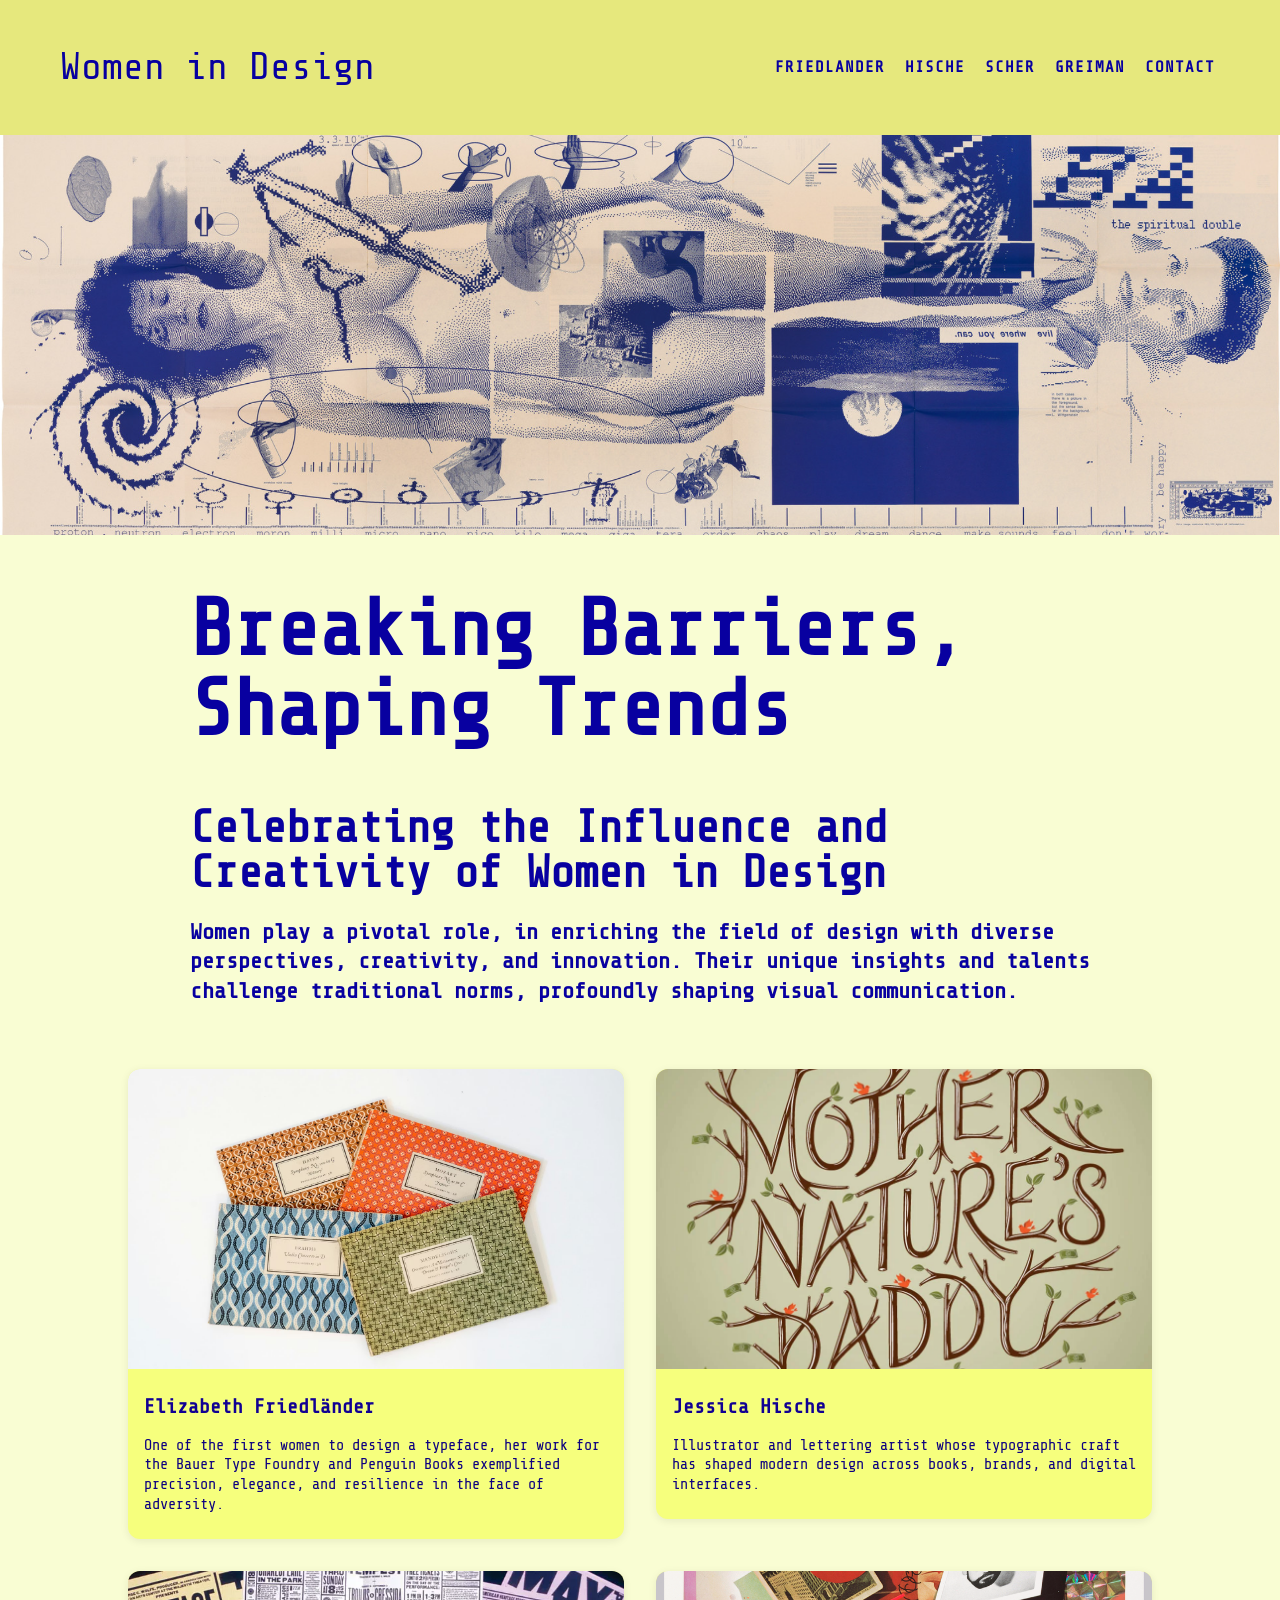
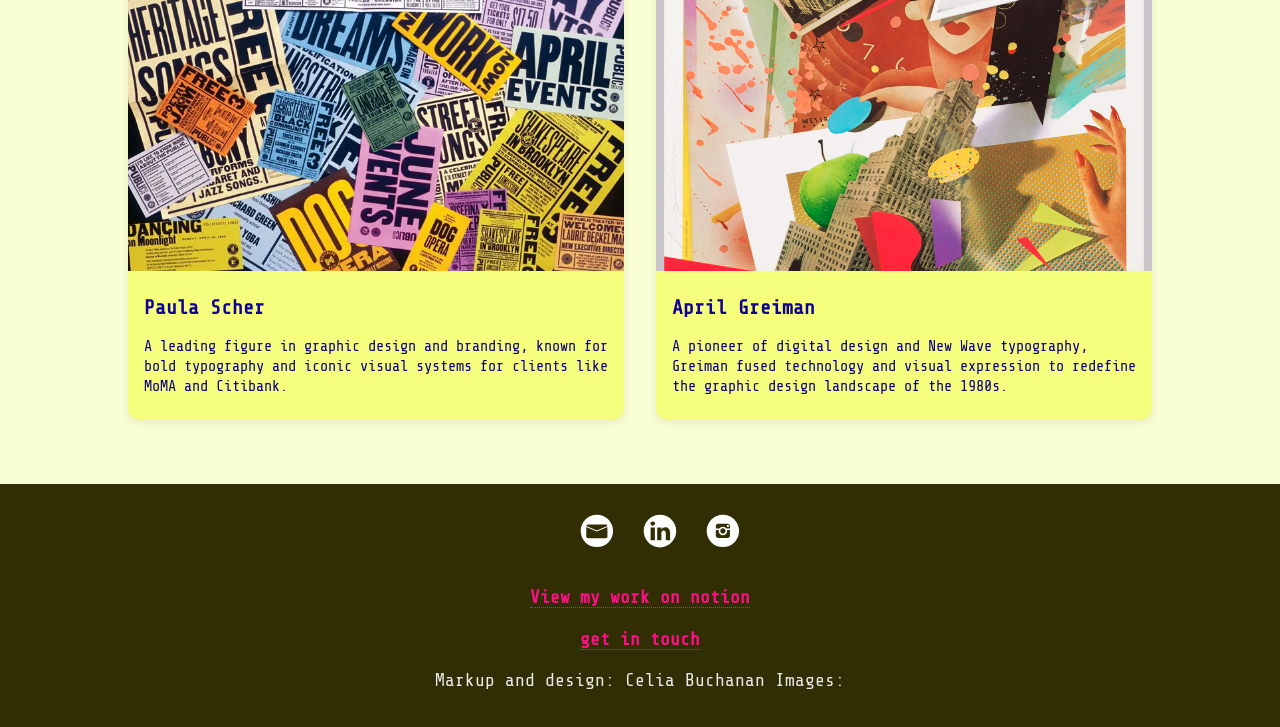
==== index.html @ 3994a1b4 "h" ====
<!DOCTYPE html>
<html lang="en-GB">
<head>
    <meta charset="utf-8">
    <meta name="author" content="Celia Buchanan">
    <title>Women in Design</title>
    <meta name="viewport" content="width=device-width, initial-scale=1">


<link rel="preconnect" href="https://fonts.googleapis.com">
<link rel="preconnect" href="https://fonts.gstatic.com" crossorigin>
<link href="https://fonts.googleapis.com/css2?family=Share+Tech+Mono&display=swap" rel="stylesheet">
   
    <link href="css/normalize.css" type="text/css" rel="stylesheet" >
    <link href="css/style.css" type="text/css" rel="stylesheet" >
    <link href="css/connections.css" type="text/css" rel="stylesheet" >
    <link href="css/grid.css" type="text/css" rel="stylesheet" >
</head>


<body class="blue">
<div class="responsivenav" >
    <div id="logo">
      
        <p class="header">Women in Design</p>
    </div>
    <nav aria-label="Primary navigation">
         <ul>
          
       
          <li><a href="friedländer.html">Friedlander</a></li>
          <li><a href="Hische.html">Hische</a></li>
          <li><a href="scher.html">Scher</a></li>
          <li><a href="aprilgreiman.html">Greiman</a></li>
          <li><a href="#contact"> Contact</a></li>
        </ul>
    </nav>
</div>




     <main id="main">
  <img src="img/aaaaa.jpg" alt="Opening image showing images of texture and abstract typography" class="topimg"/>  

  <header>
    <h1>Breaking Barriers, Shaping Trends</h1>
    <h2>Celebrating the Influence and Creativity of Women in Design</h2>
    <h3><span class="leader">Women play a pivotal role</span>, in enriching the field of design with diverse perspectives, creativity, and innovation. Their unique insights and talents challenge traditional norms, profoundly shaping visual communication.</h3>
  </header>

  <section id="designers" class="designers">

  <a href="friedländer.html" class="card-link">
    <article class="designer-card">
      <img src="img/friedlandergrid.jpg" alt="Portrait of Elizabeth Friedländer">
      <h3>Elizabeth Friedländer</h3>
      <p>One of the first women to design a typeface, her work for the Bauer Type Foundry and Penguin Books exemplified precision, elegance, and resilience in the face of adversity.</p>
    </article>
  </a>

  <a href="hische.html" class="card-link">
    <article class="designer-card">
      <img src="img/jessicagrid.jpg" alt="Portrait of Jessica Hische">
      <h3>Jessica Hische</h3>
      <p>Illustrator and lettering artist whose typographic craft has shaped modern design across books, brands, and digital interfaces.</p>
    </article>
  </a>

  <a href="scher.html" class="card-link">
    <article class="designer-card">
      <img src="img/paulagrid.jpg" alt="Portrait of Paula Scher">
      <h3>Paula Scher</h3>
      <p>A leading figure in graphic design and branding, known for bold typography and iconic visual systems for clients like MoMA and Citibank.</p>
    </article>
  </a>

  <a href="aprilgreiman.html" class="card-link">
    <article class="designer-card">
      <img src="img/aprilgrid.jpg" alt="Portrait of April Greiman">
      <h3>April Greiman</h3>
      <p>A pioneer of digital design and New Wave typography, Greiman fused technology and visual expression to redefine the graphic design landscape of the 1980s.</p>
    </article>
  </a>

</section>
</main>



<footer id="contact">
    <ul class="connections">

          <!------------- EMAIL ------------------>

          <li><a href="mailto:buchanan-c15@ulster.ac.uk" title="send me an email">

                  <svg width="36" height="36" viewBox="0 0 36 36">

              <g></g>

                    <path  d="M17.902 1.699c-8.949 0-16.203 7.254-16.203 16.203s7.254 16.203 16.203 16.203c8.949 0 16.203-7.254 16.203-16.203 0-8.949-7.254-16.203-16.203-16.203zM9.168 11.487h17.371c0.99 0 1.794 0.699 1.878 1.588l-10.599 4.53-10.532-4.501c0.069-0.903 0.88-1.618 1.881-1.618zM28.434 23.494c0 0.961-0.848 1.739-1.895 1.739h-17.371c-1.047 0-1.895-0.778-1.895-1.739v-9.566l10.558 4.511 0.008-0.013 10.595-4.529v9.597z" fill="#fff"/>

                </svg>

                </a>

                </li>

            <!----------------------------- LINKEDIN ---------------------------->

<li><a href="#" title="Connect with me on Linkedin">

  <svg width="36" height="36" viewBox="0 0 36 36">

  <g></g>

  <path  d="M17.9,1.8c9,0,16.3,7.3,16.3,16.3s-7.3,16.3-16.3,16.3S1.7,27,1.7,18.1S9,1.8,17.9,1.8z M12.9,27.2V14.5H8.6

  v12.7H12.9z M28.1,27.2v-7.3c0-3.9-2.1-5.7-4.9-5.7c-2.2,0-3.2,1.2-3.8,2.1v-1.8h-4.2c0.1,1.2,0,12.7,0,12.7h4.2v-7.1

  c0-0.4,0-0.8,0.1-1c0.3-0.8,1-1.5,2.2-1.5c1.5,0,2.1,1.2,2.1,2.9v6.8L28.1,27.2L28.1,27.2z M10.8,8.4c-1.4,0-2.4,0.9-2.4,2.2

  c0,1.2,0.9,2.2,2.3,2.2h0c1.5,0,2.4-1,2.4-2.2C13.1,9.3,12.2,8.4,10.8,8.4L10.8,8.4z" fill="#fff"/>

</svg>

</a>

</li>

<!----------------------------- INSTAGRAM ---------------------------->

                   <li><a href="https://www.instagram.com/c56ce/" title="Visit the IxD Belfast Instagram account" >
              <svg width="36" height="36" viewBox="0 0 36 36">
              <g></g>
                 <path d="M17.903 1.699c-8.949 0-16.204 7.254-16.204 16.203s7.254 16.203 16.204 16.203c8.948 0 16.203-7.254 16.203-16.203 0-8.949-7.254-16.203-16.203-16.203zM24.957 22.747c0 1.218-0.992 2.206-2.207 2.206h-9.694c-1.221 0-2.207-0.989-2.207-2.206v-5.667h2.87c-0.059 0.267-0.081 0.535-0.081 0.819 0 2.357 1.901 4.26 4.264 4.26 2.352 0 4.263-1.903 4.263-4.26 0-0.284-0.027-0.553-0.080-0.819h2.872v5.667zM15.277 17.899c0-1.451 1.177-2.629 2.624-2.629 1.451 0 2.621 1.177 2.621 2.629 0 1.458-1.17 2.625-2.621 2.625-1.446 0-2.624-1.168-2.624-2.625zM24.957 15.437h-3.572c-0.769-1.089-2.049-1.803-3.484-1.803-1.438 0-2.707 0.713-3.487 1.803h-3.566v-2.385c0-1.22 0.986-2.2 2.207-2.2h9.693c1.216 0 2.207 0.981 2.207 2.2v2.385z" fill="#fff" />
                 <path d="M23.438 11.995h-1.185c-0.215 0-0.399 0.174-0.399 0.39v1.182c0 0.224 0.183 0.399 0.399 0.399h1.185c0.21 0 0.393-0.176 0.393-0.399v-1.182c0-0.216-0.181-0.39-0.393-0.39z" fill="#fff" />
               </svg>
               </a>
                 </li>
    </ul>




    <p><a href="https://boatneck-canary-997.notion.site/IXD-27643bc3259e8040a0bdca2dd308db0e?source=copy_link" target="_blank" title="take a look at my work.">View my work on notion</a></p>
    <p><a href="mailto:buchanan-c15@ulster.ac.uk">get in touch</a></p>
<p>Markup and design: Celia Buchanan
Images:

</p>
</footer>
    </body>
</html>
---- css/style.css ----
body {
  background: #f9fdd3;
  font-family: "Share Tech Mono", monospace;
  font-weight: 400;
  font-style: normal;
  font-size: 16px;
  line-height: 1.6;
  color: #ff0f87;
}

body { margin: 0; }
.topimg { display: block; width: 100%; height: auto; }
.responsivenav { width: 100%; }

body.blue {
  color: #0800a0;
}

body.blue a {
  color: #0800a0;
}

body.blue a:hover {
  color: #fa7ebc;
}



/* =========================
   Layout containers
   ========================= */

section,
header {
  width: 80%;
  max-width: 900px; 
  margin: auto;
  margin-bottom: 4rem; 
}
section + section {
  margin-top: 6rem;
}

/* =========================
   Typography
   ========================= */

/* Type scale (refined from existing sizes)
   Base: 1rem = 16px
   Ratio ≈ 1.25 (soft, adjusted for feel)

   p: 1.125rem
   h3: 1.406rem
   h2: 2.812rem
   h1: 5rem
*/






header,
h1,
h2,
blockquote {
  font-family: "Share Tech Mono", monospace;
  
}

h1 {
  font-size: 5rem;
  line-height: 1;
  margin-bottom: 0.7em;
  color: #ff0f87;
}

body.blue h1 {
  color: #0800a0;
}

h2 {
  font-size: 2.812rem;
  line-height: 1;
  margin-top: 0;
  margin-bottom: 0.4em;
}

h3 {
  font-size: 1.406rem;
  line-height:1.3 ;
}

p {
  font-family: "Share Tech Mono", monospace;
  font-weight: 400;
  font-style: normal;
  line-height: 1.3;
  font-size: 1.125rem;
}


#logo p {
  font-size: 2.4rem; 
  line-height: 1;
}

blockquote {
  padding: 1rem 0;
  font-size: 1.312rem;
  font-style: italic;
  hanging-punctuation: first;
  text-indent: -0.5rem;
}
blockquote p {
  font-size: 1.6rem;
  line-height: 1.4;
}
/* =========================
   Navigation
   ========================= */

.responsivenav {
  background: #e6e87d;
  padding: 10px;
  display: flex;
  justify-content: space-between;
  align-items: center;
}

#logo {
  font-size: 2rem;
  color: rgb(56, 42, 0);
  padding-left: 50px;
}

#logo p {
  font-family: "Share Tech Mono", monospace;
  color: #0800a0;
}

nav {
  display: flex;
  padding: 1.5rem 0;
}

nav ul {
  text-align: right;
  text-transform: uppercase;
  letter-spacing: 1px;
  list-style-type: none;
  padding-right: 70px;
  color: rgb(0, 0, 0);
}

nav ul li {
  display: inline;
  margin: 5px;
}

nav a {
  border-bottom: none;
}

nav a:hover {
  color: #ff0f87;
  transition: all 0.03s ease-in-out;
}

/* =========================
   Images / media
   ========================= */

.gridimage {
  display: flex;
  gap: 10px;
  justify-content: center;
}

.gridimage img {
  width: 300px;
  height: auto;
}

.wideimage img {
  width: 100%;
  height: auto;
  display: block;
}

.abcyo {
  display: flex;
  justify-content: center;
  align-items: center;
  height: 300px;
}

.abcyo img {
  width: 50%;
  height: auto;
}

.topimg {
  width: 100%;
  height: 400px;
  object-fit: cover;
  display: block;
}

/* =========================
   Links
   ========================= */

a {
  color: #ff0f87;
  text-decoration: none;
  border-bottom: 1px dotted;
  font-weight: 600;
}

a:hover {
  color: #fa7ebc;
}

/* =========================
   Footer
   ========================= */

footer {
  background: #322e04;
  color: rgb(233, 233, 233);
  text-align: center;
  font-size: 0.8rem;
  padding: 1rem 0;
}

footer a {
  color: #ff0f87; 
  padding: 0;
}
body.blue footer a {
  color: #ff0f87;
}

/* =========================
   Responsive
   ========================= */


@media (max-width: 600px) {
  header h1 {
    font-size: 4rem;
  }
}
---- css/connections.css ----
.connections{
    position: relative;
    margin: 0 auto;
  }
  .connections ul{
    margin: 0;
    padding: 0;
  }
  .connections li{
    margin: 0 10px;
    padding: 0;
    list-style: none;
    display: inline-block;  
  }
  .connections a:link{
    border-bottom: none;
  }
  .connections img,
  .connections svg{
    border: none;
  }
  .connections a:hover img,
  .connections a:hover svg{
    border-bottom: none;}
  
  .connections svg {
        margin: 1em auto;}
  
  .connections a:hover svg path {
        fill: #D8C385;
        transition: all 0.3s ease-in-out;}
  
  footer .connections a:hover svg path {
          fill:  #D8C385;
          transition: all 0.3s ease-in-out;}
---- css/grid.css ----
/* ====== DESIGNER GRID ====== */
    .designers {
      display: grid;
      grid-template-columns: repeat(auto-fit, minmax(400px, 1fr));
      gap: 2rem;
      max-width: 1100px;
      margin: 0 auto 4rem;
      padding: 0 1rem;
    }

      .designers a {
      border-bottom: none;
    }

    .designer-card {
      background-color: #f6ff7d;
      border-radius: 12px;
      box-shadow: 0 2px 8px rgba(0, 0, 0, 0.08);
      overflow: hidden;
      transition: transform 0.8s ease, box-shadow 0.8s ease;
    }

    .designer-card:hover {
      background-color: rgb(218, 231, 77);
      transform: translateY(-5px);
      box-shadow: 0 4px 12px rgba(0, 0, 0, 0.12);
    }

    .designer-card img {
      height: 300px;
      object-fit: cover;
      width: 100%;
    }

    .designer-card h3 {
      font-size: 1.25rem;
      margin: 1rem;
      color: #110093;
    }

    .designer-card p {
      margin: 0 1rem 1.5rem;
      color: #0d0080;
      font-size: 0.95rem;
      font-family: "Share Tech Mono", monospace;
    }

    /* ====== RESPONSIVE ====== */
    @media (max-width: 600px) {
      .hero-content h2 {
        font-size: 1.75rem;
      }
      .intro h2 {
        font-size: 1.5rem;
      }
    }
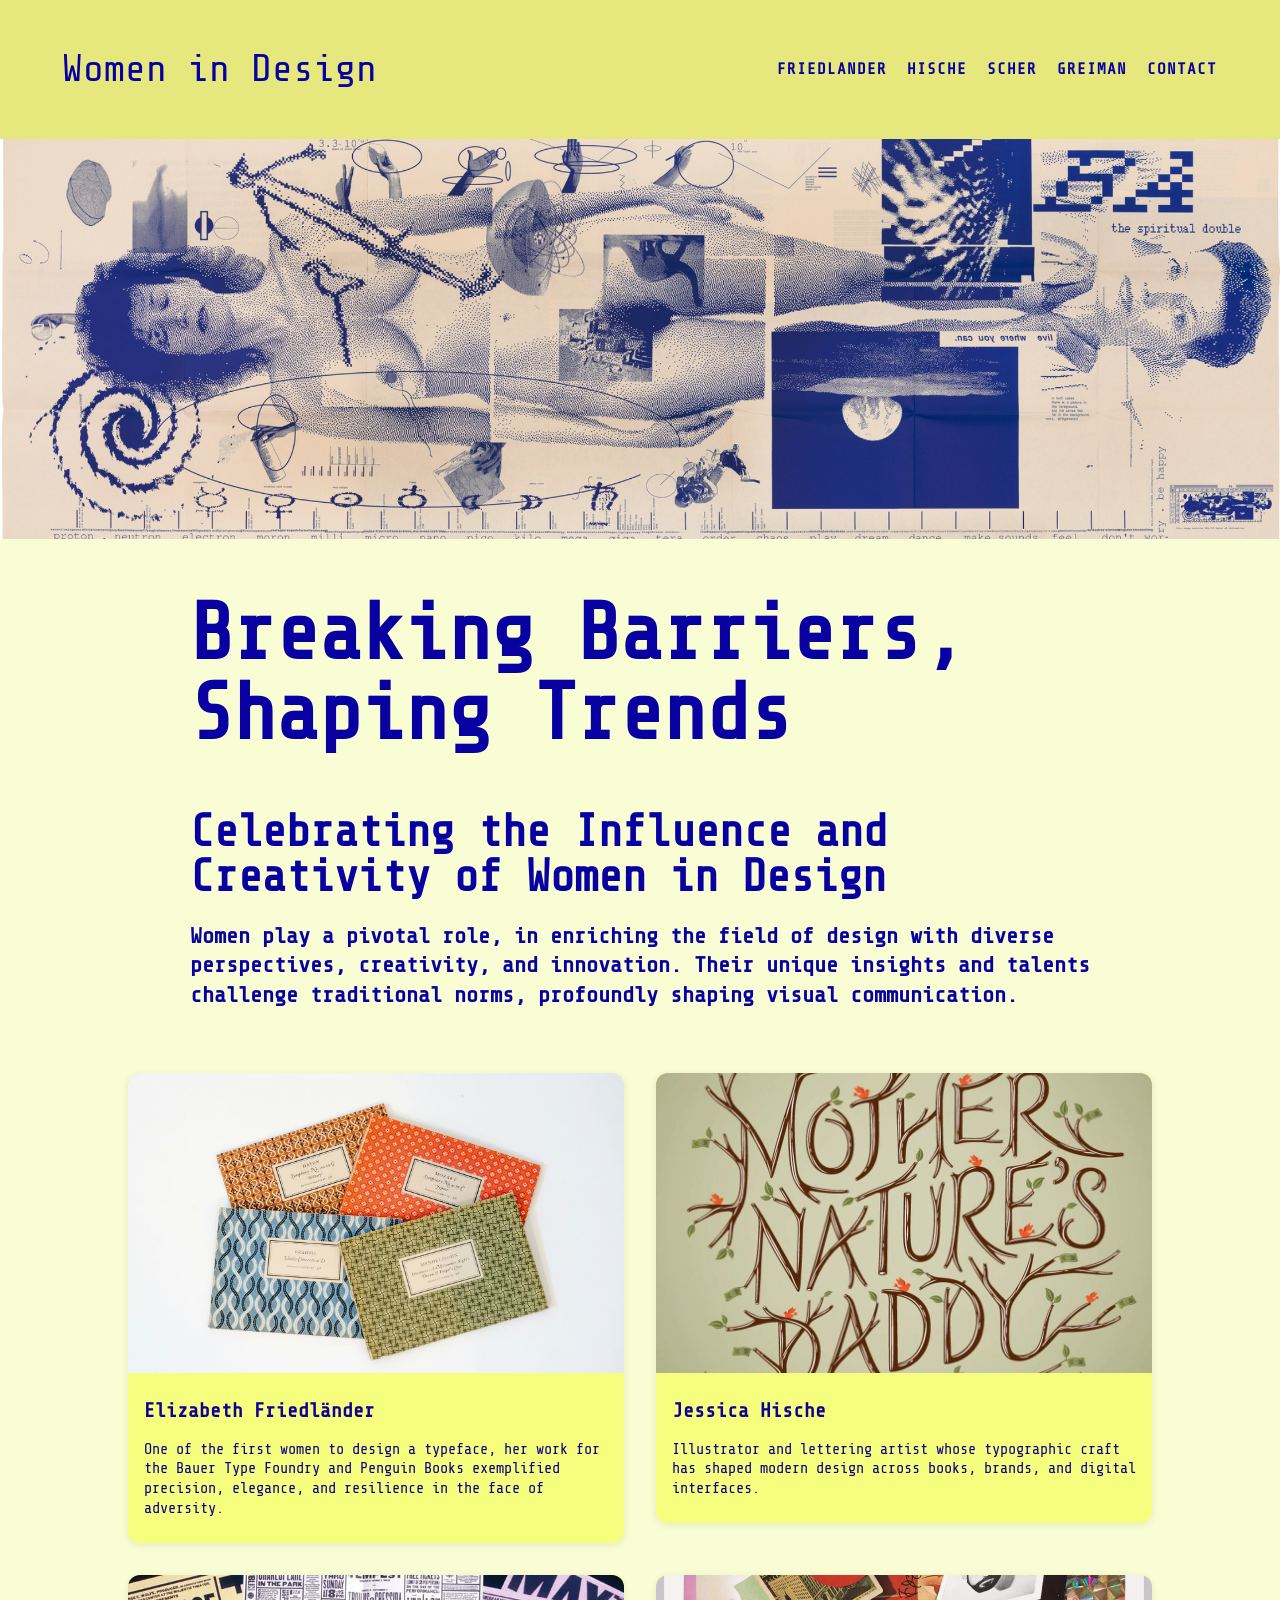
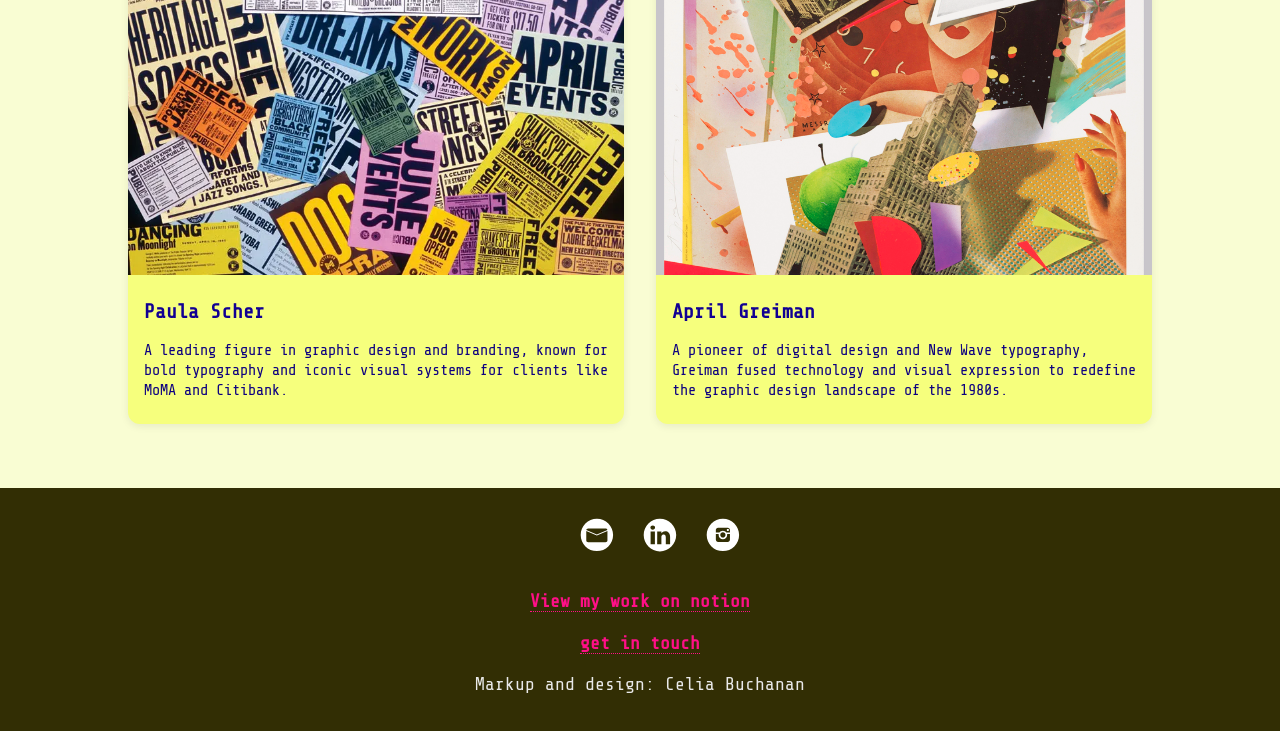
==== commit f9094ee0: "FINAL ONE" ====
--- a/index.html
+++ b/index.html
@@ -28,7 +28,7 @@
          <ul>
           
        
-          <li><a href="friedländer.html">Friedlander</a></li>
+          <li><a href="Friedländer.html">Friedlander</a></li>
           <li><a href="Hische.html">Hische</a></li>
           <li><a href="scher.html">Scher</a></li>
           <li><a href="aprilgreiman.html">Greiman</a></li>
@@ -41,7 +41,7 @@
 
 
      <main id="main">
-  <img src="img/aaaaa.jpg" alt="Opening image showing images of texture and abstract typography" class="topimg"/>  
+  <img src="images/aaaaa.jpg" alt="Opening image showing images of texture and abstract typography" class="topimg"/>  
 
   <header>
     <h1>Breaking Barriers, Shaping Trends</h1>
@@ -53,7 +53,7 @@
 
   <a href="friedländer.html" class="card-link">
     <article class="designer-card">
-      <img src="img/friedlandergrid.jpg" alt="Portrait of Elizabeth Friedländer">
+      <img src="images/friedlandergrid.jpg" alt="Portrait of Elizabeth Friedländer">
       <h3>Elizabeth Friedländer</h3>
       <p>One of the first women to design a typeface, her work for the Bauer Type Foundry and Penguin Books exemplified precision, elegance, and resilience in the face of adversity.</p>
     </article>
@@ -61,7 +61,7 @@
 
   <a href="hische.html" class="card-link">
     <article class="designer-card">
-      <img src="img/jessicagrid.jpg" alt="Portrait of Jessica Hische">
+      <img src="images/jessicagrid.jpg" alt="Portrait of Jessica Hische">
       <h3>Jessica Hische</h3>
       <p>Illustrator and lettering artist whose typographic craft has shaped modern design across books, brands, and digital interfaces.</p>
     </article>
@@ -69,7 +69,7 @@
 
   <a href="scher.html" class="card-link">
     <article class="designer-card">
-      <img src="img/paulagrid.jpg" alt="Portrait of Paula Scher">
+      <img src="images/paulagrid.jpg" alt="Portrait of Paula Scher">
       <h3>Paula Scher</h3>
       <p>A leading figure in graphic design and branding, known for bold typography and iconic visual systems for clients like MoMA and Citibank.</p>
     </article>
@@ -77,7 +77,7 @@
 
   <a href="aprilgreiman.html" class="card-link">
     <article class="designer-card">
-      <img src="img/aprilgrid.jpg" alt="Portrait of April Greiman">
+      <img src="images/aprilgrid.jpg" alt="Portrait of April Greiman">
       <h3>April Greiman</h3>
       <p>A pioneer of digital design and New Wave typography, Greiman fused technology and visual expression to redefine the graphic design landscape of the 1980s.</p>
     </article>
@@ -147,7 +147,7 @@
     <p><a href="https://boatneck-canary-997.notion.site/IXD-27643bc3259e8040a0bdca2dd308db0e?source=copy_link" target="_blank" title="take a look at my work.">View my work on notion</a></p>
     <p><a href="mailto:buchanan-c15@ulster.ac.uk">get in touch</a></p>
 <p>Markup and design: Celia Buchanan
-Images:
+
 
 </p>
 </footer>
--- a/css/style.css
+++ b/css/style.css
@@ -46,9 +46,7 @@
    Typography
    ========================= */
 
-/* Type scale (refined from existing sizes)
-   Base: 1rem = 16px
-   Ratio ≈ 1.25 (soft, adjusted for feel)
+/* 
 
    p: 1.125rem
    h3: 1.406rem
@@ -107,16 +105,29 @@
 }
 
 blockquote {
-  padding: 1rem 0;
-  font-size: 1.312rem;
-  font-style: italic;
-  hanging-punctuation: first;
-  text-indent: -0.5rem;
-}
+  margin: 0;              /* stops default browser margins */
+  padding: 0;             /* remove extra width-feel padding */
+}
+
 blockquote p {
   font-size: 1.6rem;
   line-height: 1.4;
-}
+  margin: 0;              /* stops the quote pushing wider */
+  max-width: 65ch;  
+   margin-left: auto;
+  margin-right: auto;
+}
+
+blockquote strong {
+  display: block;
+  margin-top: 0.6rem;
+  font-style: normal;
+  margin-bottom: 3rem;
+}      /* THIS is what constrains it */
+
+
+
+
 /* =========================
    Navigation
    ========================= */
@@ -247,11 +258,120 @@
    Responsive
    ========================= */
 
+  
+  .responsivenav {
+    padding: 12px 12px;
+  }
+
+ /* ===MOBILE FIXES ====== */ 
 
 @media (max-width: 600px) {
-  header h1 {
-    font-size: 4rem;
-  }
-}
-
-
+
+  
+  header,
+  section {
+    width: 92%;
+    max-width: none;
+    margin-bottom: 2.5rem;
+  }
+
+ 
+  .responsivenav {
+    flex-direction: column;
+    align-items: flex-start;
+    gap: 0.5rem;
+  }
+
+  #logo {
+    padding-left: 0;
+  }
+
+  #logo p {
+    font-size: 1.6rem;
+    line-height: 1;
+    margin: 0;
+  }
+
+  nav {
+    width: 100%;
+    padding: 0;
+  }
+
+  nav ul {
+    padding-right: 0;
+    margin: 0;
+    text-align: left;
+    letter-spacing: 0.5px;
+  }
+
+  nav ul li {
+    display: block;
+    margin: 0.35rem 0;
+  }
+
+  h1 {
+    font-size: 3rem;
+    line-height: 1.05;
+    margin-bottom: 0.5em;
+  }
+
+  h2 {
+    font-size: 1.8rem;
+    line-height: 1.15;
+    margin-bottom: 0.6em;
+  }
+
+  h3 {
+    font-size: 1.25rem;
+    line-height: 1.25;
+  }
+
+  p {
+    font-size: 1rem;
+    line-height: 1.6;
+    margin-bottom: 1em;
+  }
+
+  blockquote {
+    font-size: 1.15rem;
+    line-height: 1.5;
+    padding: 0.75rem 0;
+  }
+
+  blockquote p {
+    font-size: inherit;
+    line-height: inherit;
+    margin: 0;
+  }
+
+  .topimg {
+    height: 220px;
+  }
+
+  .wideimage img {
+    width: 100%;
+    height: 220px;
+    object-fit: cover;
+  }
+
+  .gridimage {
+    flex-direction: column;
+    gap: 12px;
+  }
+
+  .gridimage img {
+    width: 100%;
+    max-width: 360px;
+    height: auto;
+  }
+
+  .abcyo {
+    height: auto;
+    padding: 1rem 0;
+  }
+
+  .abcyo img {
+    width: 85%;
+    max-width: 360px;
+  }
+}
